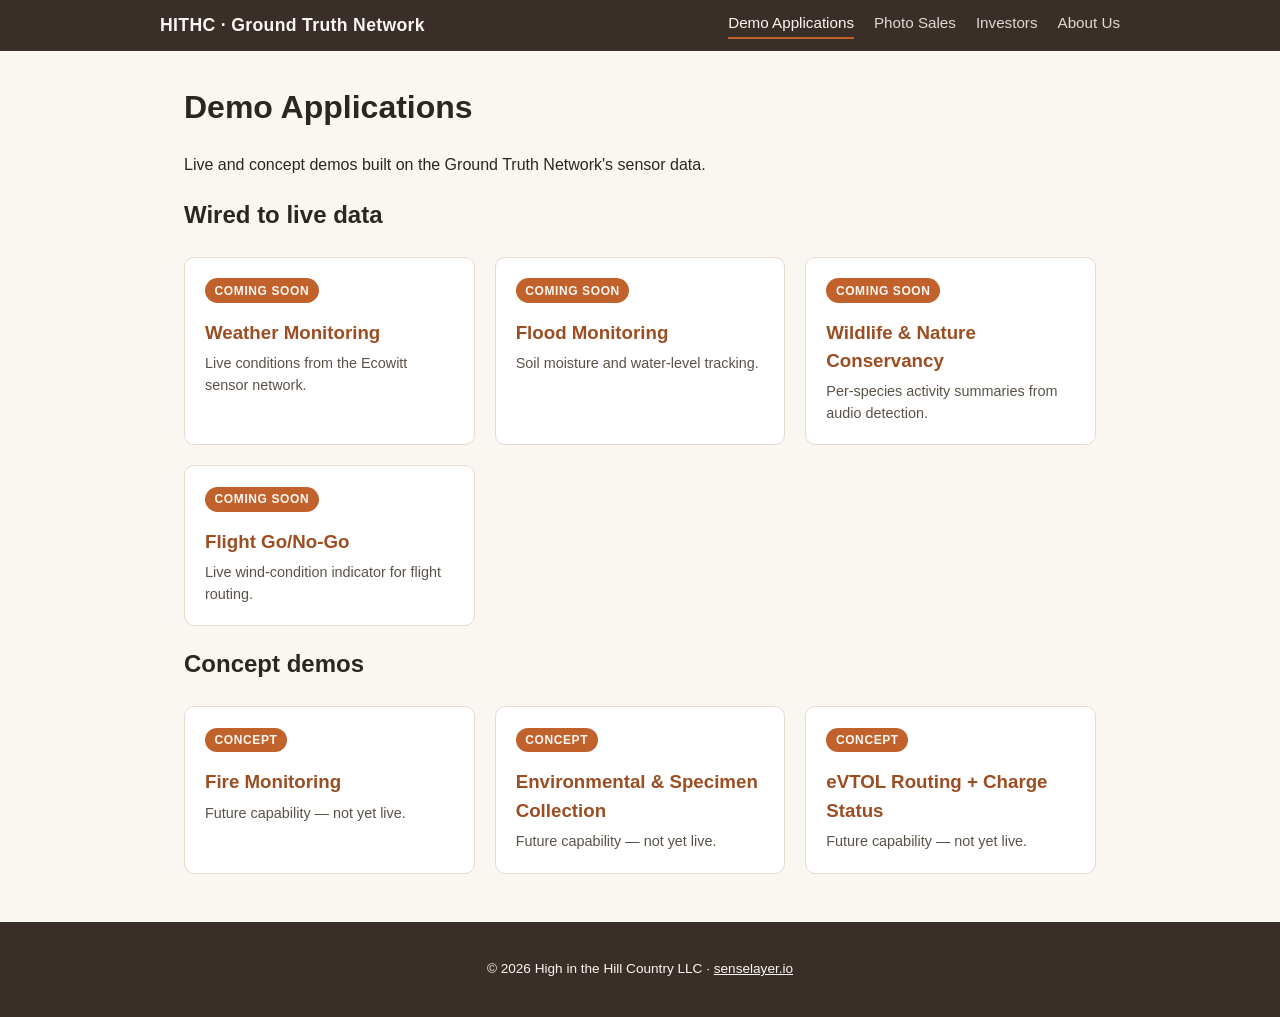
==== demos/index.html @ bbfd6d15 "site: deploy 2026-07-20 01:05 UTC" ====
<!DOCTYPE html>
<html lang="en">
<head>
  <meta charset="UTF-8" />
  <meta name="viewport" content="width=device-width, initial-scale=1.0" />
  <title>Demo Applications — HITHC</title>
  <link rel="stylesheet" href="/assets/style.css" />
</head>
<body data-nav-id="demos">
  <div id="site-header"></div>

  <main>
    <h1>Demo Applications</h1>
    <p>Live and concept demos built on the Ground Truth Network's sensor data.</p>

    <h2>Wired to live data</h2>
    <div class="card-grid">
      <a class="card" href="#">
        <span class="coming-soon-badge">Coming soon</span>
        <h3>Weather Monitoring</h3>
        <p>Live conditions from the Ecowitt sensor network.</p>
      </a>
      <a class="card" href="#">
        <span class="coming-soon-badge">Coming soon</span>
        <h3>Flood Monitoring</h3>
        <p>Soil moisture and water-level tracking.</p>
      </a>
      <a class="card" href="#">
        <span class="coming-soon-badge">Coming soon</span>
        <h3>Wildlife &amp; Nature Conservancy</h3>
        <p>Per-species activity summaries from audio detection.</p>
      </a>
      <a class="card" href="#">
        <span class="coming-soon-badge">Coming soon</span>
        <h3>Flight Go/No-Go</h3>
        <p>Live wind-condition indicator for flight routing.</p>
      </a>
    </div>

    <h2>Concept demos</h2>
    <div class="card-grid">
      <a class="card" href="/demos/fire-monitoring.html">
        <span class="coming-soon-badge">Concept</span>
        <h3>Fire Monitoring</h3>
        <p>Future capability — not yet live.</p>
      </a>
      <a class="card" href="/demos/specimen-collection.html">
        <span class="coming-soon-badge">Concept</span>
        <h3>Environmental &amp; Specimen Collection</h3>
        <p>Future capability — not yet live.</p>
      </a>
      <a class="card" href="/demos/evtol-routing.html">
        <span class="coming-soon-badge">Concept</span>
        <h3>eVTOL Routing + Charge Status</h3>
        <p>Future capability — not yet live.</p>
      </a>
    </div>
  </main>

  <div id="site-footer"></div>
  <script src="/assets/nav.js" defer></script>
</body>
</html>
---- assets/style.css ----
:root {
  --hithc-cream: #faf7f2;
  --hithc-ink: #2b2620;
  --hithc-brown: #3a2f28;
  --hithc-amber: #c1622d;
  --hithc-amber-dark: #9c4d22;
  --hithc-sage: #5c7a5c;
  --hithc-border: #e4dccc;
  --hithc-max-width: 960px;
}

* { box-sizing: border-box; }

html, body {
  margin: 0;
  padding: 0;
  background: var(--hithc-cream);
  color: var(--hithc-ink);
  font-family: -apple-system, BlinkMacSystemFont, "Segoe UI", Roboto, Helvetica, Arial, sans-serif;
  line-height: 1.5;
}

header.site-header {
  background: var(--hithc-brown);
  color: var(--hithc-cream);
  padding: 0.75rem 1.5rem;
}

header.site-header .site-header-inner {
  max-width: var(--hithc-max-width);
  margin: 0 auto;
  display: flex;
  align-items: center;
  justify-content: space-between;
  flex-wrap: wrap;
  gap: 0.5rem;
}

header.site-header .brand {
  font-weight: 700;
  font-size: 1.1rem;
  color: var(--hithc-cream);
  text-decoration: none;
  letter-spacing: 0.02em;
}

header.site-header nav {
  display: flex;
  gap: 1.25rem;
  flex-wrap: wrap;
}

header.site-header nav a {
  color: var(--hithc-cream);
  text-decoration: none;
  font-size: 0.95rem;
  opacity: 0.85;
  border-bottom: 2px solid transparent;
  padding-bottom: 0.15rem;
}

header.site-header nav a:hover {
  opacity: 1;
}

header.site-header nav a.active {
  opacity: 1;
  border-bottom-color: var(--hithc-amber);
}

main {
  max-width: var(--hithc-max-width);
  margin: 0 auto;
  padding: 2rem 1.5rem 3rem;
  min-height: 60vh;
}

main h1 {
  margin-top: 0;
}

.coming-soon-badge {
  display: inline-block;
  background: var(--hithc-amber);
  color: var(--hithc-cream);
  font-size: 0.75rem;
  font-weight: 700;
  text-transform: uppercase;
  letter-spacing: 0.05em;
  padding: 0.2rem 0.6rem;
  border-radius: 999px;
  margin-bottom: 1rem;
}

.card-grid {
  display: grid;
  grid-template-columns: repeat(auto-fill, minmax(220px, 1fr));
  gap: 1.25rem;
  margin-top: 1.5rem;
}

.card {
  background: #fff;
  border: 1px solid var(--hithc-border);
  border-radius: 10px;
  padding: 1.25rem;
  text-decoration: none;
  color: inherit;
  display: block;
  transition: box-shadow 0.15s ease;
}

.card:hover {
  box-shadow: 0 4px 14px rgba(43, 38, 32, 0.1);
}

.card h3 {
  margin: 0 0 0.4rem;
  color: var(--hithc-amber-dark);
}

.card p {
  margin: 0;
  font-size: 0.9rem;
  color: #5a5248;
}

footer.site-footer {
  background: var(--hithc-brown);
  color: var(--hithc-cream);
  text-align: center;
  padding: 1.5rem;
  font-size: 0.85rem;
}

footer.site-footer a {
  color: var(--hithc-cream);
}
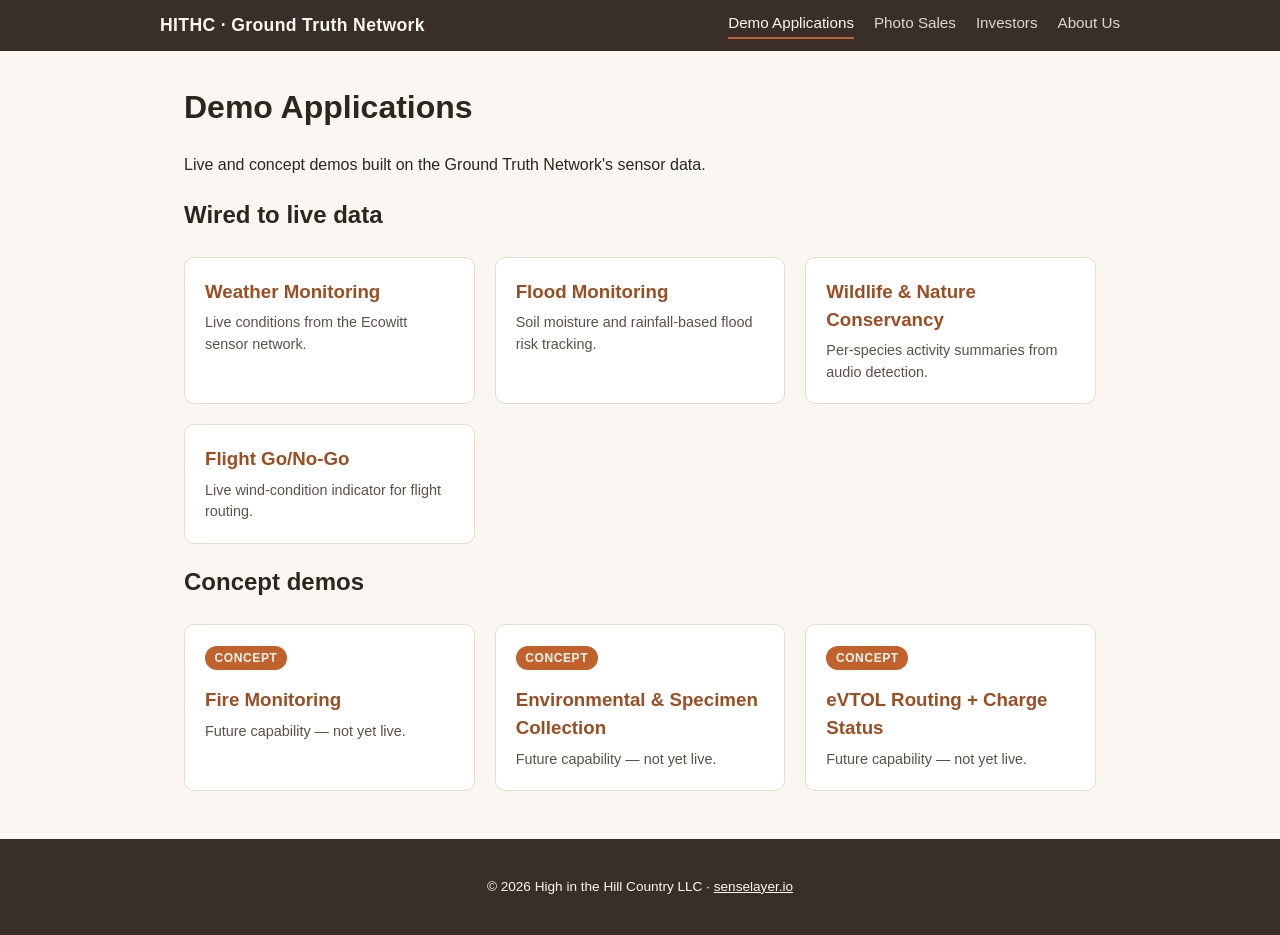
==== commit 9e7cc571: "site: deploy 2026-07-23 07:58 UTC" ====
--- a/demos/index.html
+++ b/demos/index.html
@@ -15,23 +15,19 @@
 
     <h2>Wired to live data</h2>
     <div class="card-grid">
-      <a class="card" href="#">
-        <span class="coming-soon-badge">Coming soon</span>
+      <a class="card" href="/demos/weather-monitoring.html">
         <h3>Weather Monitoring</h3>
         <p>Live conditions from the Ecowitt sensor network.</p>
       </a>
-      <a class="card" href="#">
-        <span class="coming-soon-badge">Coming soon</span>
+      <a class="card" href="/demos/flood-monitoring.html">
         <h3>Flood Monitoring</h3>
-        <p>Soil moisture and water-level tracking.</p>
+        <p>Soil moisture and rainfall-based flood risk tracking.</p>
       </a>
-      <a class="card" href="#">
-        <span class="coming-soon-badge">Coming soon</span>
+      <a class="card" href="/demos/wildlife.html">
         <h3>Wildlife &amp; Nature Conservancy</h3>
         <p>Per-species activity summaries from audio detection.</p>
       </a>
-      <a class="card" href="#">
-        <span class="coming-soon-badge">Coming soon</span>
+      <a class="card" href="/demos/flight-routing.html">
         <h3>Flight Go/No-Go</h3>
         <p>Live wind-condition indicator for flight routing.</p>
       </a>
--- a/assets/style.css
+++ b/assets/style.css
@@ -136,3 +136,398 @@
 footer.site-footer a {
   color: var(--hithc-cream);
 }
+
+.photo-grid {
+  display: grid;
+  grid-template-columns: repeat(auto-fill, minmax(220px, 1fr));
+  gap: 0.75rem;
+  margin-top: 1.5rem;
+}
+
+.photo-thumb {
+  position: relative;
+  display: block;
+  border-radius: 8px;
+  overflow: hidden;
+  aspect-ratio: 4 / 3;
+  background: var(--hithc-border);
+}
+
+.photo-thumb img {
+  width: 100%;
+  height: 100%;
+  object-fit: cover;
+  display: block;
+  transition: transform 0.2s ease;
+}
+
+.photo-thumb:hover img {
+  transform: scale(1.04);
+}
+
+.photo-tag {
+  position: absolute;
+  left: 0.5rem;
+  bottom: 0.5rem;
+  background: rgba(43, 38, 32, 0.75);
+  color: var(--hithc-cream);
+  font-size: 0.7rem;
+  font-weight: 600;
+  text-transform: uppercase;
+  letter-spacing: 0.04em;
+  padding: 0.2rem 0.5rem;
+  border-radius: 999px;
+}
+
+.lightbox {
+  display: none;
+  position: fixed;
+  inset: 0;
+  background: rgba(20, 17, 14, 0.92);
+  z-index: 100;
+  align-items: center;
+  justify-content: center;
+}
+
+.lightbox.open {
+  display: flex;
+}
+
+.lightbox-img {
+  max-width: 90vw;
+  max-height: 88vh;
+  border-radius: 6px;
+}
+
+.lightbox-close,
+.lightbox-prev,
+.lightbox-next {
+  position: absolute;
+  background: transparent;
+  border: none;
+  color: var(--hithc-cream);
+  font-size: 2rem;
+  line-height: 1;
+  cursor: pointer;
+  padding: 0.5rem 1rem;
+}
+
+.lightbox-close {
+  top: 0.5rem;
+  right: 0.5rem;
+}
+
+.lightbox-prev {
+  left: 0.5rem;
+  top: 50%;
+  transform: translateY(-50%);
+}
+
+.lightbox-next {
+  right: 0.5rem;
+  top: 50%;
+  transform: translateY(-50%);
+}
+
+/* ── Live-data demo pages (weather/flood/flight/wildlife) ─────────────── */
+
+.updated-line {
+  font-size: 0.85rem;
+  color: #7a7061;
+  margin: -0.5rem 0 1.5rem;
+}
+
+.stale-banner {
+  display: none;
+  background: #fff3e0;
+  border: 1px solid var(--hithc-amber);
+  color: var(--hithc-brown);
+  border-radius: 8px;
+  padding: 0.6rem 1rem;
+  font-size: 0.9rem;
+  margin-bottom: 1.5rem;
+}
+
+.stale-banner.show {
+  display: block;
+}
+
+.status-badge {
+  display: inline-block;
+  font-size: 0.7rem;
+  font-weight: 700;
+  text-transform: uppercase;
+  letter-spacing: 0.04em;
+  padding: 0.15rem 0.55rem;
+  border-radius: 999px;
+  color: #fff;
+}
+
+.status-badge.status-active,
+.status-badge.status-go,
+.status-badge.status-normal { background: var(--hithc-sage); }
+
+.status-badge.status-stale,
+.status-badge.status-caution,
+.status-badge.status-watch,
+.status-badge.status-unknown { background: var(--hithc-amber); }
+
+.status-badge.status-offline,
+.status-badge.status-no-go,
+.status-badge.status-warning { background: #b3402f; }
+
+.node-map {
+  position: relative;
+  width: 100%;
+  max-width: 420px;
+  aspect-ratio: 1 / 1;
+  background: linear-gradient(180deg, #eef2e6 0%, #e4dccc 100%);
+  border: 1px solid var(--hithc-border);
+  border-radius: 10px;
+  margin: 1.5rem 0;
+}
+
+.node-map .node-pin {
+  position: absolute;
+  transform: translate(-50%, -50%);
+  width: 16px;
+  height: 16px;
+  border-radius: 50%;
+  border: 2px solid #fff;
+  box-shadow: 0 0 0 2px rgba(43, 38, 32, 0.3);
+  cursor: default;
+}
+
+.node-map .node-pin.status-active,
+.node-map .node-pin.status-go,
+.node-map .node-pin.status-normal { background: var(--hithc-sage); }
+
+.node-map .node-pin.status-stale,
+.node-map .node-pin.status-caution,
+.node-map .node-pin.status-watch,
+.node-map .node-pin.status-unknown { background: var(--hithc-amber); }
+
+.node-map .node-pin.status-offline,
+.node-map .node-pin.status-no-go,
+.node-map .node-pin.status-warning { background: #b3402f; }
+
+.node-map .node-pin::after {
+  content: attr(data-label);
+  position: absolute;
+  top: 20px;
+  left: 50%;
+  transform: translateX(-50%);
+  white-space: nowrap;
+  font-size: 0.7rem;
+  background: rgba(43, 38, 32, 0.85);
+  color: #fff;
+  padding: 0.1rem 0.4rem;
+  border-radius: 4px;
+}
+
+.station-grid {
+  display: grid;
+  grid-template-columns: repeat(auto-fit, minmax(240px, 1fr));
+  gap: 1.25rem;
+  margin: 1.5rem 0;
+}
+
+.station-card {
+  background: #fff;
+  border: 1px solid var(--hithc-border);
+  border-radius: 10px;
+  padding: 1.1rem 1.25rem;
+}
+
+.station-card h3 {
+  margin: 0 0 0.35rem;
+  display: flex;
+  align-items: center;
+  justify-content: space-between;
+  gap: 0.5rem;
+  font-size: 1.05rem;
+}
+
+.station-card .reading-grid {
+  display: grid;
+  grid-template-columns: 1fr 1fr;
+  gap: 0.3rem 0.75rem;
+  font-size: 0.9rem;
+  margin-top: 0.6rem;
+}
+
+.station-card .reading-grid dt {
+  color: #7a7061;
+}
+
+.station-card .reading-grid dd {
+  margin: 0;
+  font-weight: 600;
+}
+
+.station-card .reason {
+  font-size: 0.8rem;
+  color: #7a7061;
+  margin-top: 0.6rem;
+}
+
+.overall-indicator {
+  display: flex;
+  align-items: center;
+  gap: 0.75rem;
+  padding: 1rem 1.25rem;
+  border-radius: 10px;
+  background: #fff;
+  border: 1px solid var(--hithc-border);
+  margin: 1.5rem 0;
+}
+
+.overall-indicator .dot {
+  width: 22px;
+  height: 22px;
+  border-radius: 50%;
+  flex-shrink: 0;
+}
+
+.overall-indicator .dot.status-go,
+.overall-indicator .dot.status-normal { background: var(--hithc-sage); }
+
+.overall-indicator .dot.status-caution,
+.overall-indicator .dot.status-watch,
+.overall-indicator .dot.status-unknown { background: var(--hithc-amber); }
+
+.overall-indicator .dot.status-no-go,
+.overall-indicator .dot.status-warning { background: #b3402f; }
+
+.overall-indicator .label {
+  font-size: 1.1rem;
+  font-weight: 700;
+  text-transform: capitalize;
+}
+
+.forecast-strip {
+  display: flex;
+  gap: 0.75rem;
+  overflow-x: auto;
+  padding-bottom: 0.5rem;
+  margin: 1.5rem 0;
+}
+
+.forecast-period {
+  flex: 0 0 130px;
+  background: #fff;
+  border: 1px solid var(--hithc-border);
+  border-radius: 8px;
+  padding: 0.75rem;
+  text-align: center;
+  font-size: 0.85rem;
+}
+
+.forecast-period img {
+  width: 40px;
+  height: 40px;
+}
+
+.forecast-period .name {
+  font-weight: 700;
+  font-size: 0.8rem;
+  margin-bottom: 0.3rem;
+}
+
+.species-grid {
+  display: grid;
+  grid-template-columns: repeat(auto-fill, minmax(260px, 1fr));
+  gap: 1.25rem;
+  margin-top: 1.5rem;
+}
+
+.species-card {
+  background: #fff;
+  border: 1px solid var(--hithc-border);
+  border-radius: 10px;
+  overflow: hidden;
+}
+
+.species-card .species-photo {
+  width: 100%;
+  aspect-ratio: 4 / 3;
+  object-fit: cover;
+  background: var(--hithc-border);
+  display: block;
+}
+
+.species-card .species-photo-placeholder {
+  width: 100%;
+  aspect-ratio: 4 / 3;
+  background: var(--hithc-border);
+  display: flex;
+  align-items: center;
+  justify-content: center;
+  color: #7a7061;
+  font-size: 0.8rem;
+  text-align: center;
+  padding: 1rem;
+}
+
+.species-card .body {
+  padding: 0.9rem 1rem;
+}
+
+.species-card h3 {
+  margin: 0 0 0.15rem;
+  font-size: 1rem;
+  color: var(--hithc-amber-dark);
+}
+
+.species-card .sci-name {
+  font-style: italic;
+  font-size: 0.8rem;
+  color: #7a7061;
+  margin: 0 0 0.5rem;
+}
+
+.species-card .meta {
+  font-size: 0.8rem;
+  color: #5a5248;
+  margin: 0.2rem 0;
+}
+
+.quiet-flag {
+  display: inline-block;
+  font-size: 0.7rem;
+  font-weight: 700;
+  color: #b3402f;
+  margin-left: 0.4rem;
+}
+
+.heatmap {
+  display: flex;
+  gap: 1px;
+  margin-top: 0.5rem;
+  height: 20px;
+  align-items: flex-end;
+}
+
+.heatmap .bar {
+  flex: 1;
+  background: var(--hithc-amber);
+  border-radius: 1px 1px 0 0;
+  min-height: 1px;
+}
+
+.filter-bar {
+  display: flex;
+  gap: 0.75rem;
+  flex-wrap: wrap;
+  align-items: center;
+  margin: 1.5rem 0 0.5rem;
+}
+
+.filter-bar input, .filter-bar select {
+  font-family: inherit;
+  font-size: 0.9rem;
+  padding: 0.4rem 0.6rem;
+  border: 1px solid var(--hithc-border);
+  border-radius: 6px;
+  background: #fff;
+}
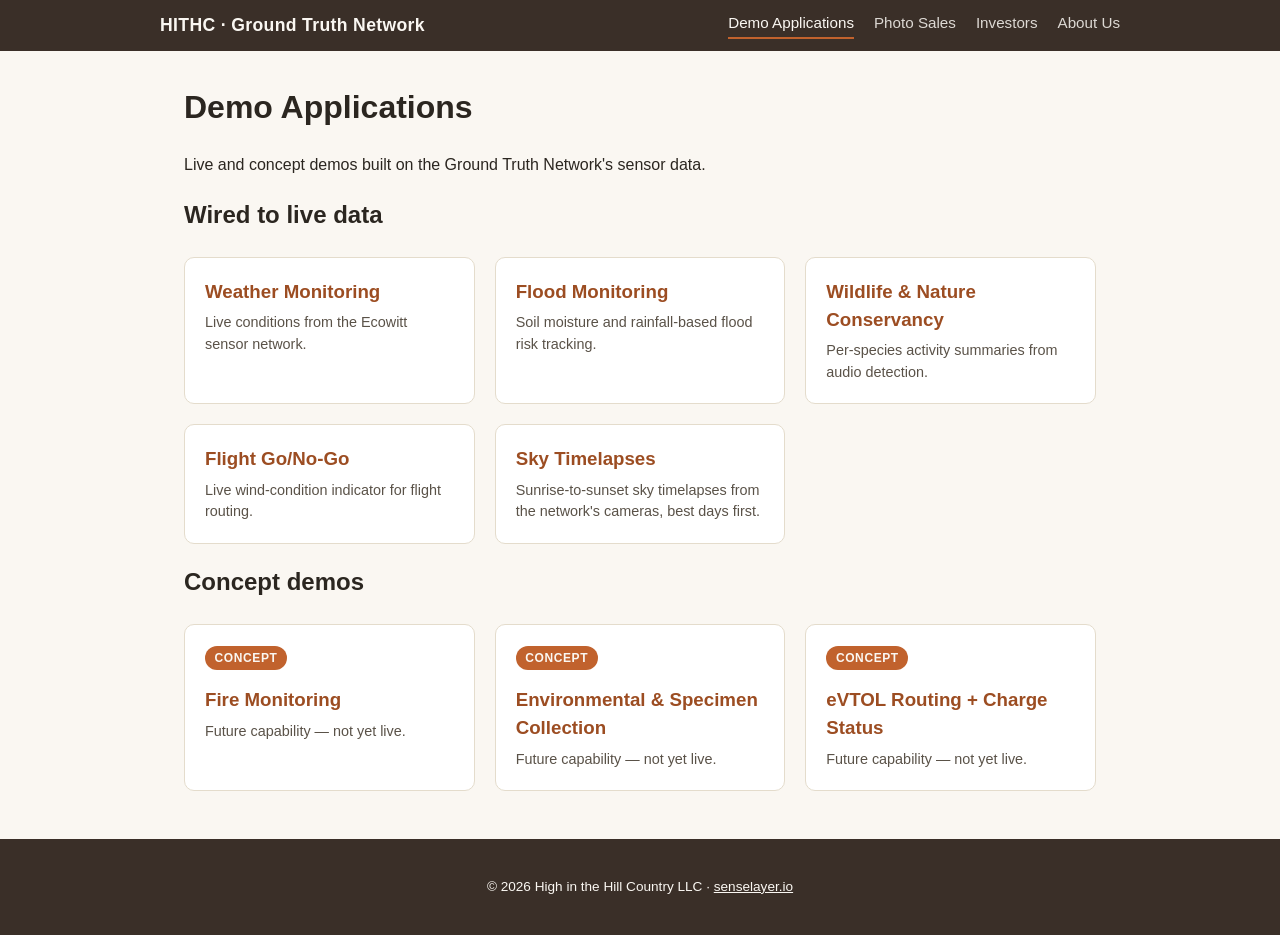
==== commit 6dd8493f: "site: deploy 2026-10-14 06:12 UTC" ====
--- a/demos/index.html
+++ b/demos/index.html
@@ -31,6 +31,10 @@
         <h3>Flight Go/No-Go</h3>
         <p>Live wind-condition indicator for flight routing.</p>
       </a>
+      <a class="card" href="/demos/sky.html">
+        <h3>Sky Timelapses</h3>
+        <p>Sunrise-to-sunset sky timelapses from the network's cameras, best days first.</p>
+      </a>
     </div>
 
     <h2>Concept demos</h2>
--- a/assets/style.css
+++ b/assets/style.css
@@ -5,6 +5,7 @@
   --hithc-amber: #c1622d;
   --hithc-amber-dark: #9c4d22;
   --hithc-sage: #5c7a5c;
+  --hithc-water: #3d6b8c;
   --hithc-border: #e4dccc;
   --hithc-max-width: 960px;
 }
@@ -310,6 +311,54 @@
 .node-map .node-pin.status-offline,
 .node-map .node-pin.status-no-go,
 .node-map .node-pin.status-warning { background: #b3402f; }
+
+/* Native GTN stations use the default solid status-colored circle above.
+   External (scraped/pulled third-party) and preferred-future-location pins
+   override that so all 3 categories read as visually distinct at a glance —
+   see GTN_SPEC.md §5 for the external-stations.json / preferred-locations.json
+   schemas these map to. */
+.node-map .node-pin.kind-external {
+  width: 10px;
+  height: 10px;
+  background: rgba(255, 255, 255, 0.55);
+  border: 2px solid var(--hithc-border);
+  box-shadow: none;
+}
+
+/* Diamond drawn via a rotated ::before instead of clip-path — clip-path cuts
+   the border along with everything else outside the polygon, leaving only
+   the 4 tangent points visible (found while screenshotting this page). A
+   separate ::before can be rotated on its own without touching the ::after
+   label, which stays on the (unrotated) parent box. */
+.node-map .node-pin.kind-preferred {
+  width: 0;
+  height: 0;
+  background: none;
+  border: none;
+  box-shadow: none;
+}
+
+.node-map .node-pin.kind-preferred::before {
+  content: "";
+  position: absolute;
+  top: 50%;
+  left: 50%;
+  width: 13px;
+  height: 13px;
+  transform: translate(-50%, -50%) rotate(45deg);
+  background: var(--hithc-cream);
+  border: 2px dashed var(--hithc-amber-dark);
+}
+
+/* USGS river/creek gauges (flood-monitoring.html) — square instead of the
+   weather map's circle/ring/diamond trio, so the two demo pages' external-source
+   pins never look identical even though both use kind-* on the same shared
+   renderNodeMap()/CSS. */
+.node-map .node-pin.kind-gauge {
+  border-radius: 2px;
+  background: var(--hithc-water);
+  border: 2px solid #fff;
+}
 
 .node-map .node-pin::after {
   content: attr(data-label);
@@ -325,6 +374,64 @@
   border-radius: 4px;
 }
 
+.map-legend {
+  display: flex;
+  flex-wrap: wrap;
+  gap: 1.25rem;
+  font-size: 0.85rem;
+  color: var(--hithc-muted, #6b6459);
+  margin: -0.75rem 0 1.5rem;
+}
+
+.map-legend .legend-swatch {
+  display: inline-block;
+  width: 12px;
+  height: 12px;
+  margin-right: 0.35rem;
+  vertical-align: middle;
+  border-radius: 50%;
+  background: var(--hithc-sage);
+}
+
+.map-legend .legend-swatch.kind-external {
+  border-radius: 50%;
+  background: rgba(255, 255, 255, 0.55);
+  border: 2px solid var(--hithc-border);
+}
+
+.map-legend .legend-swatch.kind-preferred {
+  width: 10px;
+  height: 10px;
+  border-radius: 0;
+  transform: rotate(45deg); /* no ::after content on this element, so plain rotate() is fine (unlike the map pin) */
+  background: var(--hithc-cream);
+  border: 2px dashed var(--hithc-amber-dark);
+}
+
+.map-legend .legend-swatch.kind-gauge {
+  border-radius: 2px;
+  background: var(--hithc-water);
+  border: 2px solid #fff;
+}
+
+.contribute-banner {
+  background: #fff;
+  border: 1px solid var(--hithc-border);
+  border-left: 4px solid var(--hithc-sage);
+  border-radius: 10px;
+  padding: 1.25rem 1.5rem;
+  margin: 2rem 0;
+}
+
+.contribute-banner h2 {
+  margin-top: 0;
+  font-size: 1.1rem;
+}
+
+.contribute-banner p {
+  margin-bottom: 0;
+}
+
 .station-grid {
   display: grid;
   grid-template-columns: repeat(auto-fit, minmax(240px, 1fr));
@@ -531,3 +638,47 @@
   border-radius: 6px;
   background: #fff;
 }
+
+/* ── Terrain map (weather page): USGS 3DEP relief behind the pins ─────────── */
+.node-map.terrain {
+  max-width: 720px;
+  background: #d8d2c0 url("/assets/terrain/terrain.jpg") center / cover no-repeat;
+}
+.map-caption { font-size: 0.8rem; color: var(--hithc-muted, #6b6258); max-width: 720px; margin-top: -0.75rem; }
+.elev-profile { max-width: 720px; margin: 0.5rem 0 1.5rem; }
+.elev-profile svg { width: 100%; height: auto; display: block; }
+.elev-profile .prof-grid { stroke: rgba(43, 38, 32, 0.12); stroke-width: 1; }
+.elev-profile .prof-tick { font-size: 11px; fill: #6b6258; }
+.elev-profile .prof-fill { fill: rgba(140, 165, 100, 0.35); }
+.elev-profile .prof-line { fill: none; stroke: #5a4632; stroke-width: 2; }
+.elev-profile .prof-station { fill: #fff; stroke: #2b2620; stroke-width: 2; }
+.elev-profile .prof-label { font-size: 11px; font-weight: 700; fill: #2b2620; }
+
+/* ── Progress stat tiles (weather + sky pages) ─────────────────────────────── */
+.stat-tiles {
+  display: grid;
+  grid-template-columns: repeat(auto-fill, minmax(160px, 1fr));
+  gap: 12px;
+  margin: 0.75rem 0 1.75rem;
+}
+.stat-tile {
+  background: #fff;
+  border: 1px solid var(--hithc-border);
+  border-radius: 10px;
+  padding: 14px 16px;
+}
+.stat-value { font-size: 1.6rem; font-weight: 800; color: var(--hithc-ink); line-height: 1.1; }
+.stat-label { font-size: 0.85rem; font-weight: 600; color: var(--hithc-brown); margin-top: 4px; }
+.stat-note { font-size: 0.75rem; color: #6b6258; margin-top: 2px; }
+
+/* ── Sky page ──────────────────────────────────────────────────────────────── */
+.sky-grid { display: grid; grid-template-columns: repeat(auto-fill, minmax(320px, 1fr)); gap: 18px; margin: 1rem 0 2rem; }
+.sky-card { background: #fff; border: 1px solid var(--hithc-border); border-radius: 10px; overflow: hidden; }
+.sky-card.view-pano { grid-column: 1 / -1; }
+.sky-card video { width: 100%; display: block; background: #000; }
+.sky-card.view-allsky video { aspect-ratio: 1 / 1; object-fit: contain; }
+.sky-card .sky-meta { padding: 10px 14px; display: flex; gap: 10px; align-items: baseline; flex-wrap: wrap; }
+.sky-card .sky-title { font-weight: 700; }
+.sky-card .sky-sub { font-size: 0.8rem; color: #6b6258; }
+.sky-card .sky-score { margin-left: auto; font-size: 0.75rem; font-weight: 800; color: var(--hithc-amber-dark);
+  border: 1px solid var(--hithc-amber); border-radius: 99px; padding: 1px 8px; }
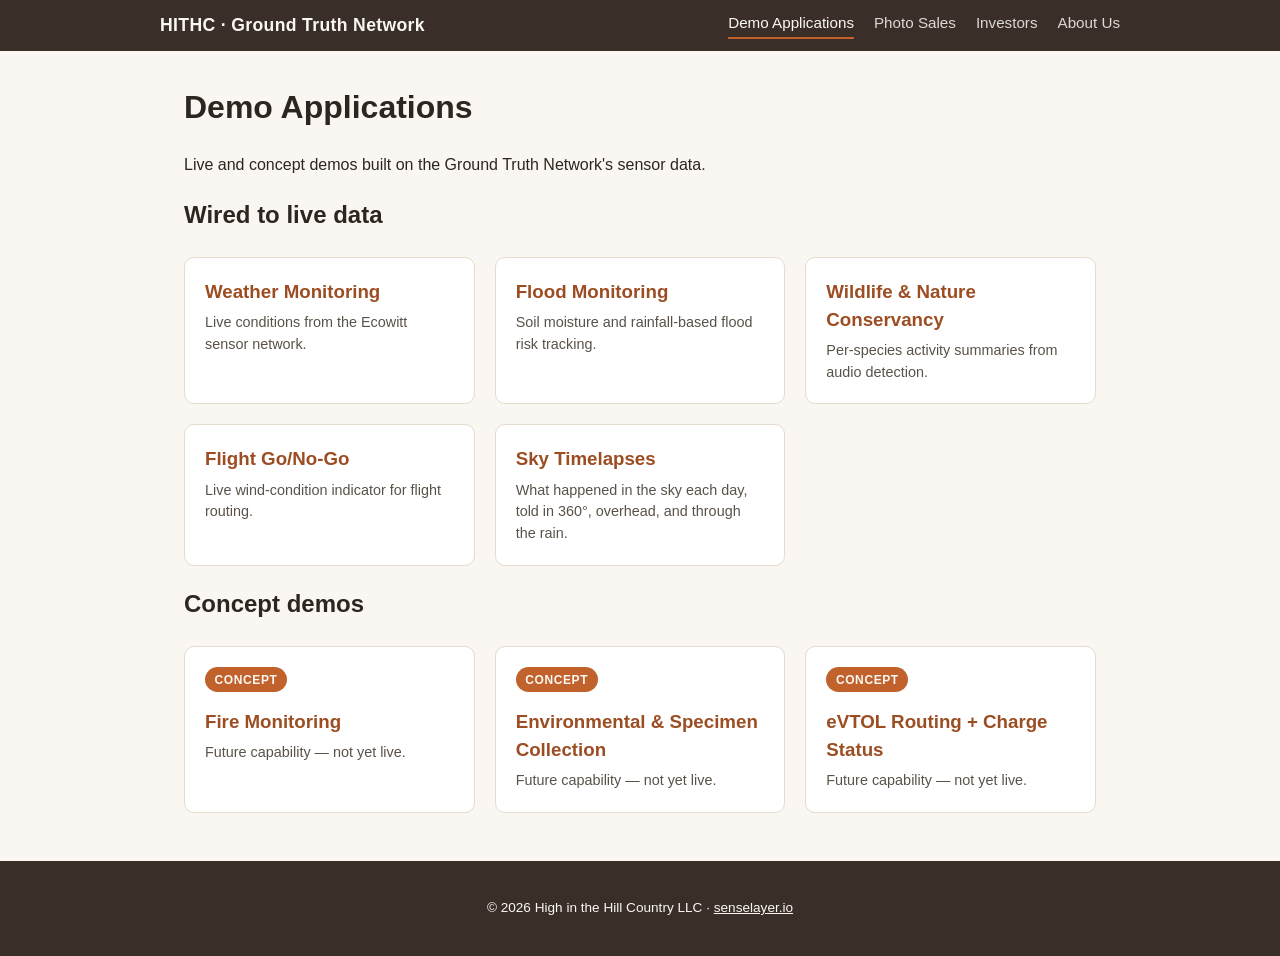
==== commit 4454c8bf: "site: deploy 2026-11-08 22:00 UTC" ====
--- a/demos/index.html
+++ b/demos/index.html
@@ -33,7 +33,7 @@
       </a>
       <a class="card" href="/demos/sky.html">
         <h3>Sky Timelapses</h3>
-        <p>Sunrise-to-sunset sky timelapses from the network's cameras, best days first.</p>
+        <p>What happened in the sky each day, told in 360°, overhead, and through the rain.</p>
       </a>
     </div>
 
--- a/assets/style.css
+++ b/assets/style.css
@@ -677,8 +677,32 @@
 .sky-card.view-pano { grid-column: 1 / -1; }
 .sky-card video { width: 100%; display: block; background: #000; }
 .sky-card.view-allsky video { aspect-ratio: 1 / 1; object-fit: contain; }
+.sky-row { display: grid; grid-template-columns: repeat(3, 1fr); gap: 14px; margin: 1rem 0 2rem; }
+@media (max-width: 720px) { .sky-row { grid-template-columns: 1fr; } }
+/* 360° player: zoomed strip on a canvas that wraps end to end; drag to spin. */
+.pano-viewer { position: relative; height: clamp(200px, 32vw, 340px); background: #000; overflow: hidden;
+  touch-action: pan-y; user-select: none; -webkit-user-select: none; }
+.pano-viewer canvas { width: 100%; height: 100%; display: block; cursor: grab; }
+.pano-viewer canvas:active { cursor: grabbing; }
+.pano-viewer .pano-source { position: absolute; width: 1px; height: 1px; opacity: 0; pointer-events: none; }
+.pano-viewer .pano-hint { position: absolute; left: 50%; bottom: 10px; transform: translateX(-50%);
+  background: rgba(0,0,0,.55); color: #fff; font-size: 0.75rem; padding: 3px 10px; border-radius: 99px; pointer-events: none; }
+.pano-viewer .pano-play { position: absolute; top: 50%; left: 50%; transform: translate(-50%, -50%);
+  width: 56px; height: 56px; border-radius: 50%; border: 0; background: rgba(0,0,0,.6); color: #fff; font-size: 1.4rem; cursor: pointer; }
+.pano-viewer .pano-play[hidden], .pano-viewer .pano-hint[hidden] { display: none; }
 .sky-card .sky-meta { padding: 10px 14px; display: flex; gap: 10px; align-items: baseline; flex-wrap: wrap; }
 .sky-card .sky-title { font-weight: 700; }
 .sky-card .sky-sub { font-size: 0.8rem; color: #6b6258; }
 .sky-card .sky-score { margin-left: auto; font-size: 0.75rem; font-weight: 800; color: var(--hithc-amber-dark);
   border: 1px solid var(--hithc-amber); border-radius: 99px; padding: 1px 8px; }
+
+.lede {
+  font-size: 1.25rem;
+  font-weight: 600;
+  margin: 0.25rem 0 0.5rem;
+}
+
+.sky-views { margin: 0 0 1.5rem 1.2rem; line-height: 1.5; }
+.sky-views li { margin-bottom: 0.5rem; }
+.sky-audiences { margin-bottom: 2rem; }
+.sky-audiences .card:hover { transform: none; box-shadow: none; }
